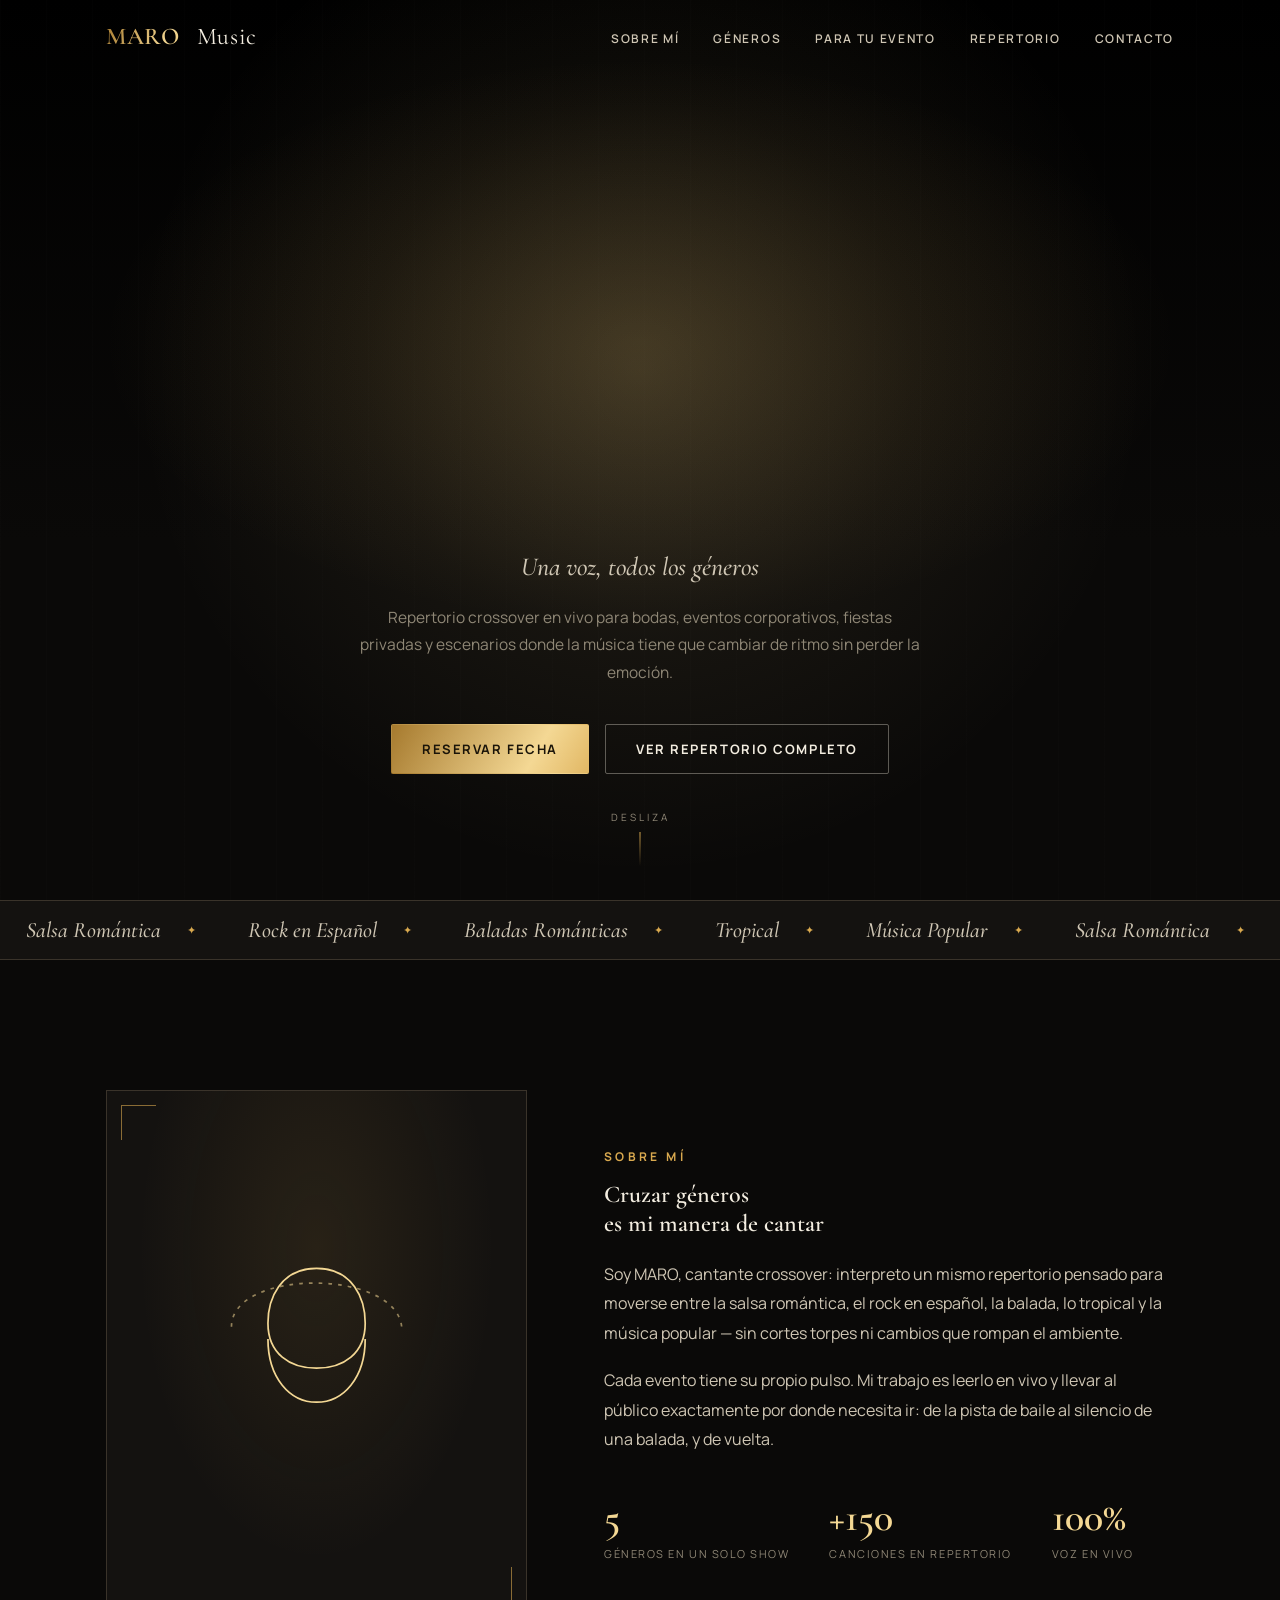
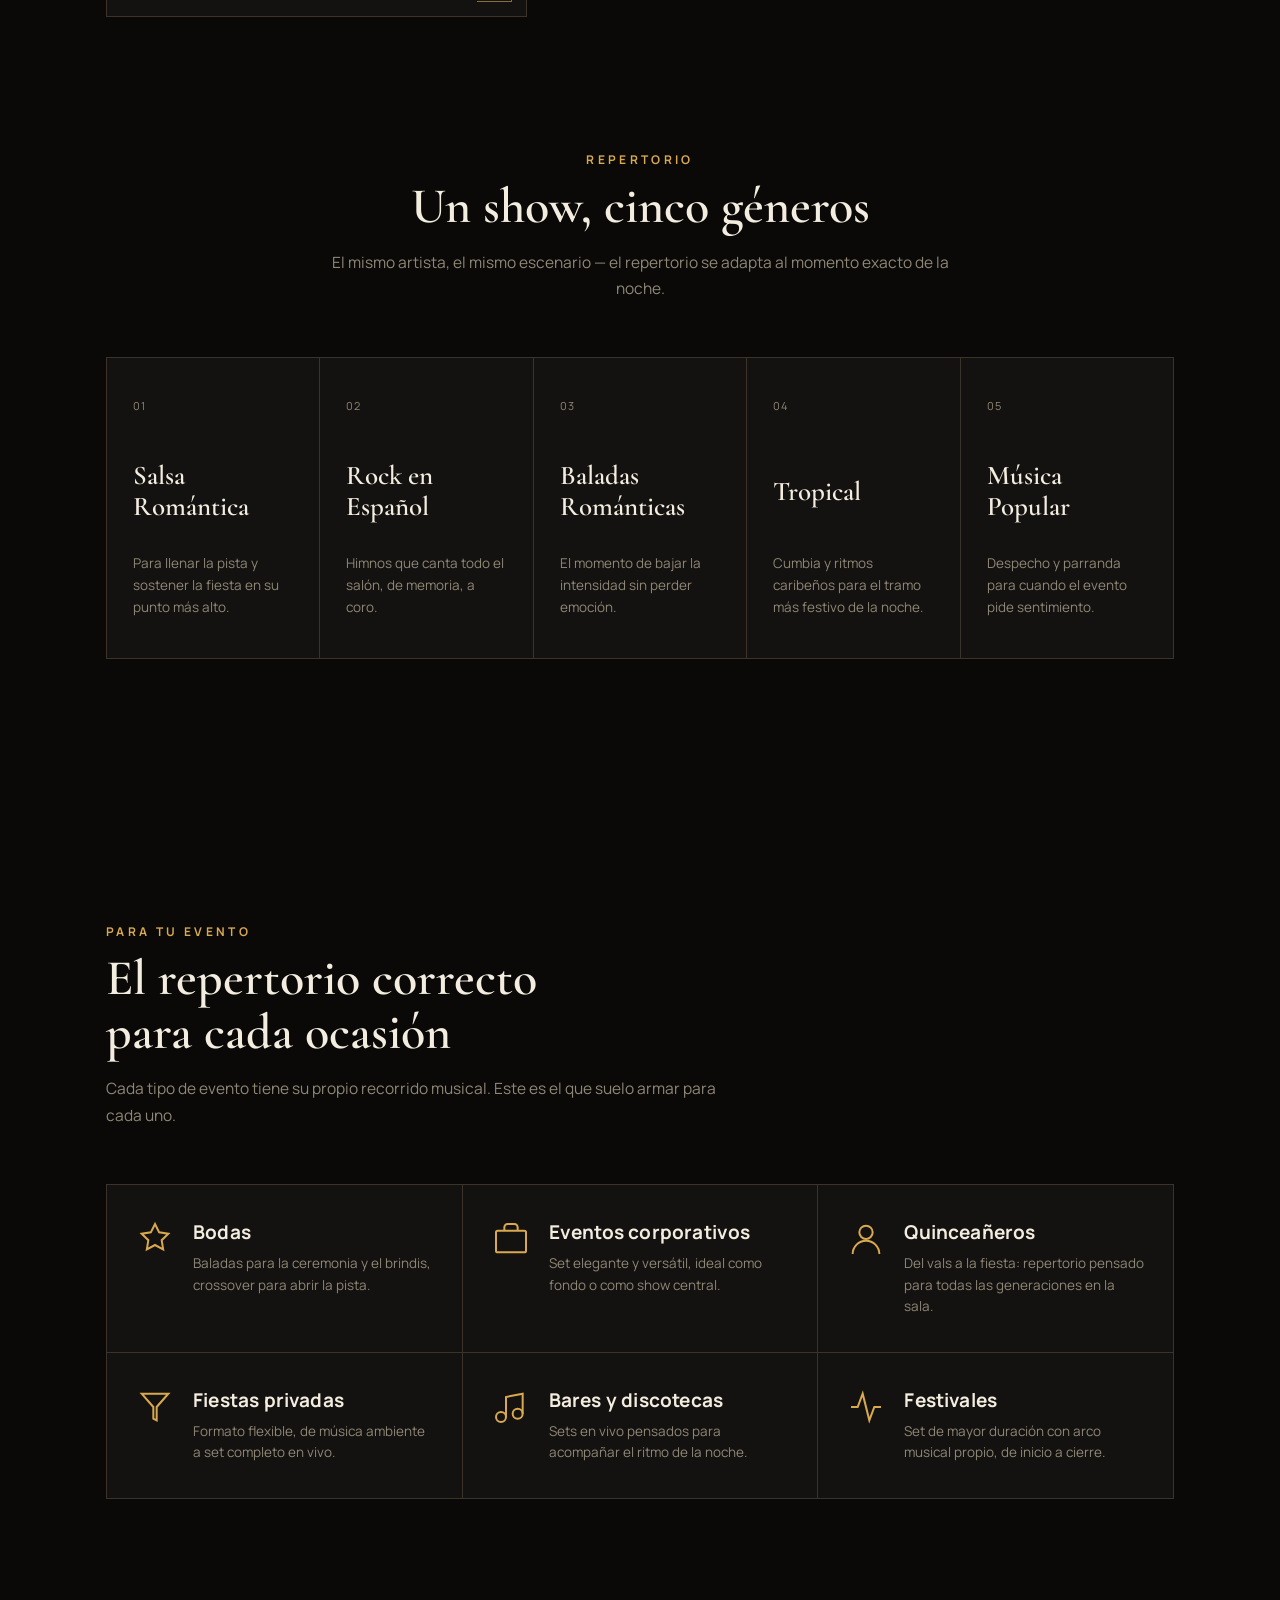
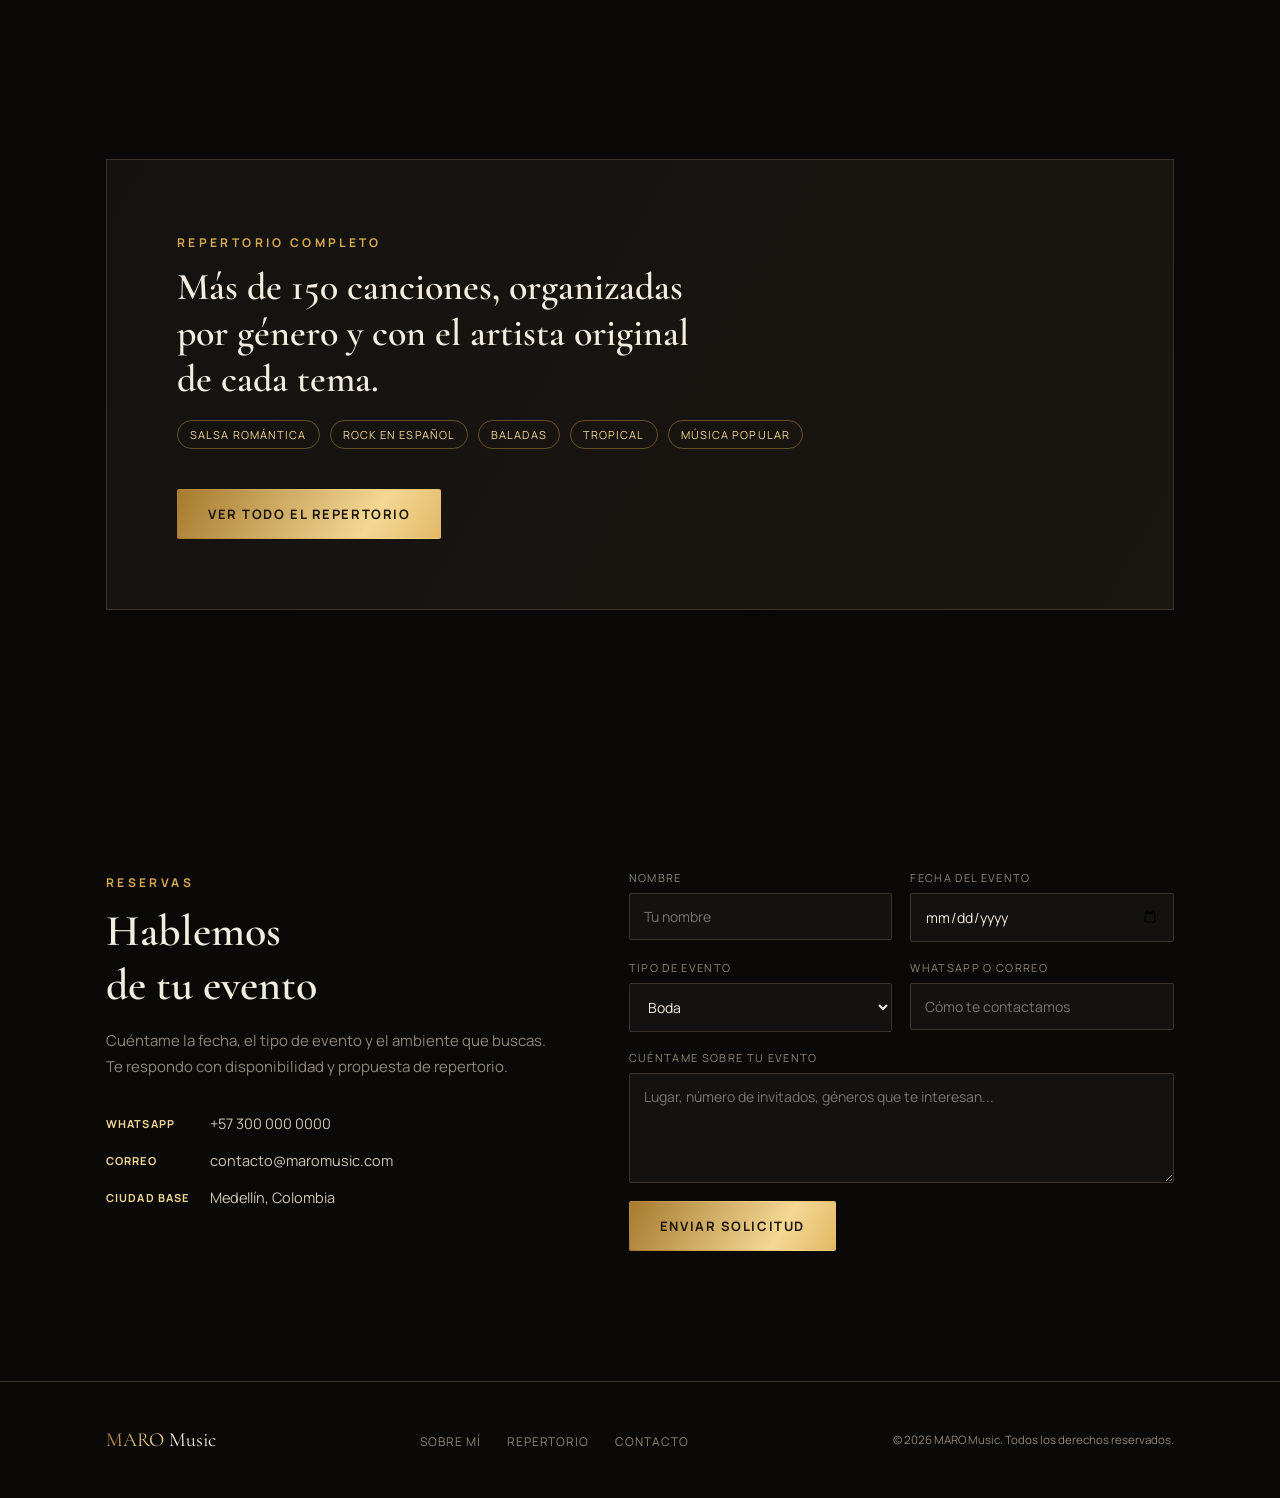
==== index.html @ 45107326 "Se suben archivos" ====
<!DOCTYPE html>
<html lang="es">
<head>
<meta charset="UTF-8">
<meta name="viewport" content="width=device-width, initial-scale=1.0">
<title>MARO Music — Voz Crossover para tu Evento</title>
<meta name="description" content="MARO — cantante crossover. Salsa romántica, rock en español, baladas, tropical y música popular en vivo para bodas, eventos corporativos y fiestas.">
<link rel="stylesheet" href="css/style.css">
</head>
<body>

<nav class="nav">
  <div class="wrap">
    <a href="#top" class="nav-logo"><b class="gold-text">MARO</b>&nbsp;Music</a>
    <ul class="nav-links" id="nav-links">
      <li><a href="#sobre-mi">Sobre mí</a></li>
      <li><a href="#generos">Géneros</a></li>
      <li><a href="#eventos">Para tu evento</a></li>
      <li><a href="repertorio.html">Repertorio</a></li>
      <li><a href="#contacto">Contacto</a></li>
    </ul>
    <button class="nav-toggle" id="nav-toggle" aria-label="Abrir menú">
      <span></span><span></span><span></span>
    </button>
  </div>
</nav>

<!-- HERO -->
<header class="hero" id="top">
  <div class="hero-curtain"></div>
  <div class="hero-spot"></div>
  <div class="hero-inner wrap">
    <video class="hero-logo" autoplay muted loop playsinline>
      <source src="img/logo.mp4" type="video/mp4">
    </video>
    <!-- <img class="hero-logo" src="img/logo.png" alt="MARO Music"> -->
    <p class="hero-tagline">Una voz, todos los géneros</p>
    <p class="hero-desc">
      Repertorio crossover en vivo para bodas, eventos corporativos, fiestas privadas
      y escenarios donde la música tiene que cambiar de ritmo sin perder la emoción.
    </p>
    <div class="hero-cta">
      <a href="#contacto" class="btn btn-gold">Reservar fecha</a>
      <a href="repertorio.html" class="btn btn-line">Ver repertorio completo</a>
    </div>
  </div>
  <div class="scroll-cue"><span>Desliza</span><i></i></div>
</header>

<!-- MARQUEE de géneros -->
<div class="marquee">
  <div class="marquee-track">
    <span>Salsa Romántica</span><span>Rock en Español</span><span>Baladas Románticas</span><span>Tropical</span><span>Música Popular</span>
    <span>Salsa Romántica</span><span>Rock en Español</span><span>Baladas Románticas</span><span>Tropical</span><span>Música Popular</span>
  </div>
</div>

<!-- SOBRE MÍ -->
<section id="sobre-mi">
  <div class="wrap about">
    <div class="about-art" data-reveal>
      <svg viewBox="0 0 200 200" fill="none" stroke="url(#g1)" stroke-width="1.4">
        <defs>
          <linearGradient id="g1" x1="0" y1="0" x2="200" y2="200">
            <stop offset="0" stop-color="#f4d894"/>
            <stop offset="1" stop-color="#a67a2e"/>
          </linearGradient>
        </defs>
        <path d="M100 30 C70 30 60 55 60 75 C60 100 78 112 100 112 C122 112 140 100 140 75 C140 55 130 30 100 30 Z"/>
        <path d="M60 88 C60 120 78 140 100 140 C122 140 140 120 140 88" />
        <line x1="100" y1="140" x2="100" y2="165"/>
        <line x1="78" y1="165" x2="122" y2="165"/>
        <path d="M30 78 C30 30 165 30 170 78" stroke-dasharray="3 5" opacity=".55"/>
      </svg>
    </div>
    <div class="about-copy" data-reveal>
      <span class="eyebrow">Sobre mí</span>
      <h2 style="margin-top:14px;">Cruzar géneros<br>es mi manera de cantar</h2>
      <p>
        Soy MARO, cantante crossover: interpreto un mismo repertorio pensado para moverse entre
        la salsa romántica, el rock en español, la balada, lo tropical y la música popular —
        sin cortes torpes ni cambios que rompan el ambiente.
      </p>
      <p>
        Cada evento tiene su propio pulso. Mi trabajo es leerlo en vivo y llevar al público
        exactamente por donde necesita ir: de la pista de baile al silencio de una balada,
        y de vuelta.
      </p>
      <div class="about-stats">
        <div class="stat"><b>5</b><span>Géneros en un solo show</span></div>
        <div class="stat"><b>+150</b><span>Canciones en repertorio</span></div>
        <div class="stat"><b>100%</b><span>Voz en vivo</span></div>
      </div>
    </div>
  </div>
</section>

<!-- GÉNEROS -->
<section id="generos" style="padding-top:0;">
  <div class="wrap">
    <div class="section-head center" data-reveal>
      <span class="eyebrow">Repertorio</span>
      <h2>Un show, cinco géneros</h2>
      <p>El mismo artista, el mismo escenario — el repertorio se adapta al momento exacto de la noche.</p>
    </div>
  </div>
  <div class="wrap">
    <div class="genre-grid" data-reveal>
      <div class="genre-card">
        <span class="genre-num">01</span>
        <h3>Salsa<br>Romántica</h3>
        <p>Para llenar la pista y sostener la fiesta en su punto más alto.</p>
      </div>
      <div class="genre-card">
        <span class="genre-num">02</span>
        <h3>Rock en<br>Español</h3>
        <p>Himnos que canta todo el salón, de memoria, a coro.</p>
      </div>
      <div class="genre-card">
        <span class="genre-num">03</span>
        <h3>Baladas<br>Románticas</h3>
        <p>El momento de bajar la intensidad sin perder emoción.</p>
      </div>
      <div class="genre-card">
        <span class="genre-num">04</span>
        <h3>Tropical</h3>
        <p>Cumbia y ritmos caribeños para el tramo más festivo de la noche.</p>
      </div>
      <div class="genre-card">
        <span class="genre-num">05</span>
        <h3>Música<br>Popular</h3>
        <p>Despecho y parranda para cuando el evento pide sentimiento.</p>
      </div>
    </div>
  </div>
</section>

<!-- PARA TU EVENTO -->
<section id="eventos">
  <div class="wrap">
    <div class="section-head" data-reveal>
      <span class="eyebrow">Para tu evento</span>
      <h2>El repertorio correcto<br>para cada ocasión</h2>
      <p>Cada tipo de evento tiene su propio recorrido musical. Este es el que suelo armar para cada uno.</p>
    </div>
    <div class="events-grid" data-reveal>
      <div class="event-card">
        <svg class="event-icon" viewBox="0 0 24 24" fill="none" stroke="currentColor" stroke-width="1.2"><path d="M12 3l2.5 5 5.5.8-4 3.9.9 5.5-4.9-2.6-4.9 2.6.9-5.5-4-3.9 5.5-.8L12 3z"/></svg>
        <div>
          <h4>Bodas</h4>
          <p>Baladas para la ceremonia y el brindis, crossover para abrir la pista.</p>
        </div>
      </div>
      <div class="event-card">
        <svg class="event-icon" viewBox="0 0 24 24" fill="none" stroke="currentColor" stroke-width="1.2"><rect x="3" y="7" width="18" height="13" rx="1"/><path d="M8 7V5a2 2 0 0 1 2-2h4a2 2 0 0 1 2 2v2"/></svg>
        <div>
          <h4>Eventos corporativos</h4>
          <p>Set elegante y versátil, ideal como fondo o como show central.</p>
        </div>
      </div>
      <div class="event-card">
        <svg class="event-icon" viewBox="0 0 24 24" fill="none" stroke="currentColor" stroke-width="1.2"><circle cx="12" cy="8" r="4"/><path d="M4 21c0-4.4 3.6-8 8-8s8 3.6 8 8"/></svg>
        <div>
          <h4>Quinceañeros</h4>
          <p>Del vals a la fiesta: repertorio pensado para todas las generaciones en la sala.</p>
        </div>
      </div>
      <div class="event-card">
        <svg class="event-icon" viewBox="0 0 24 24" fill="none" stroke="currentColor" stroke-width="1.2"><path d="M4 4l7 8v7l2 1v-8l7-8z"/></svg>
        <div>
          <h4>Fiestas privadas</h4>
          <p>Formato flexible, de música ambiente a set completo en vivo.</p>
        </div>
      </div>
      <div class="event-card">
        <svg class="event-icon" viewBox="0 0 24 24" fill="none" stroke="currentColor" stroke-width="1.2"><path d="M9 18V6l10-2v12"/><circle cx="6" cy="18" r="3"/><circle cx="16" cy="16" r="3"/></svg>
        <div>
          <h4>Bares y discotecas</h4>
          <p>Sets en vivo pensados para acompañar el ritmo de la noche.</p>
        </div>
      </div>
      <div class="event-card">
        <svg class="event-icon" viewBox="0 0 24 24" fill="none" stroke="currentColor" stroke-width="1.2"><path d="M3 12h4l3-8 4 16 3-8h4"/></svg>
        <div>
          <h4>Festivales</h4>
          <p>Set de mayor duración con arco musical propio, de inicio a cierre.</p>
        </div>
      </div>
    </div>
  </div>
</section>

<!-- REPERTORIO TEASER -->
<section>
  <div class="wrap">
    <div class="rep-teaser" data-reveal>
      <div>
        <span class="eyebrow">Repertorio completo</span>
        <h3 style="margin-top:12px;">Más de 150 canciones, organizadas por género y con el artista original de cada tema.</h3>
        <div class="rep-teaser-tags">
          <span class="tag">Salsa Romántica</span>
          <span class="tag">Rock en Español</span>
          <span class="tag">Baladas</span>
          <span class="tag">Tropical</span>
          <span class="tag">Música Popular</span>
        </div>
      </div>
      <a href="repertorio.html" class="btn btn-gold">Ver todo el repertorio</a>
    </div>
  </div>
</section>

<!-- CONTACTO -->
<section id="contacto">
  <div class="wrap contact-grid">
    <div class="contact-info" data-reveal>
      <span class="eyebrow">Reservas</span>
      <h2 style="margin-top:12px;">Hablemos<br>de tu evento</h2>
      <p>Cuéntame la fecha, el tipo de evento y el ambiente que buscas. Te respondo con disponibilidad y propuesta de repertorio.</p>
      <ul class="contact-list">
        <li><b>WhatsApp</b> +57 300 000 0000</li>
        <li><b>Correo</b> contacto@maromusic.com</li>
        <li><b>Ciudad base</b> Medellín, Colombia</li>
      </ul>
    </div>
    <form class="form" id="booking-form" data-reveal>
      <div class="form-row">
        <div class="field">
          <label for="nombre">Nombre</label>
          <input id="nombre" type="text" placeholder="Tu nombre" required>
        </div>
        <div class="field">
          <label for="fecha">Fecha del evento</label>
          <input id="fecha" type="date">
        </div>
      </div>
      <div class="form-row">
        <div class="field">
          <label for="tipo">Tipo de evento</label>
          <select id="tipo">
            <option>Boda</option>
            <option>Evento corporativo</option>
            <option>Quinceañeros</option>
            <option>Fiesta privada</option>
            <option>Bar / discoteca</option>
            <option>Festival</option>
            <option>Otro</option>
          </select>
        </div>
        <div class="field">
          <label for="contacto-medio">WhatsApp o correo</label>
          <input id="contacto-medio" type="text" placeholder="Cómo te contactamos" required>
        </div>
      </div>
      <div class="field">
        <label for="mensaje">Cuéntame sobre tu evento</label>
        <textarea id="mensaje" placeholder="Lugar, número de invitados, géneros que te interesan..."></textarea>
      </div>
      <button type="submit" class="btn btn-gold" style="align-self:flex-start;">Enviar solicitud</button>
    </form>
  </div>
</section>

<footer>
  <div class="wrap foot-wrap">
    <span class="foot-logo"><span class="gold-text">MARO</span> Music</span>
    <ul class="foot-links">
      <li><a href="#sobre-mi">Sobre mí</a></li>
      <li><a href="repertorio.html">Repertorio</a></li>
      <li><a href="#contacto">Contacto</a></li>
    </ul>
    <span class="foot-copy">© 2026 MARO Music. Todos los derechos reservados.</span>
  </div>
</footer>

<script src="js/script.js"></script>
</body>
</html>
---- css/style.css ----
/* =========================================================
   MARO MUSIC — sistema de diseño
   Negro escenario + dorado metálico + vino profundo
   Display: Cormorant Garamond (eco de la cursiva del logo)
   Cuerpo: Manrope
   ========================================================= */

@import url('https://fonts.googleapis.com/css2?family=Cormorant+Garamond:ital,wght@0,400;0,500;0,600;1,500;1,600&family=Manrope:wght@400;500;600;700;800&display=swap');

:root{
  --black: #0a0908;
  --black-2: #141210;
  --card: #1b1815;
  --line: #3a332a;

  --gold-1: #f4d894;
  --gold-2: #d9a94f;
  --gold-3: #a67a2e;
  --gold-grad: linear-gradient(120deg, var(--gold-3) 0%, var(--gold-1) 35%, var(--gold-2) 55%, var(--gold-1) 75%, var(--gold-3) 100%);

  --wine: #6d2331;
  --wine-2: #8a2c3c;

  --ivory: #f3ede0;
  --ivory-dim: #cfc6b4;
  --ivory-faint: #8f8776;

  --radius: 2px;
  --maxw: 1180px;

  --ease: cubic-bezier(.22,.61,.36,1);
}

*{ box-sizing: border-box; }
html{ scroll-behavior: smooth; }
body{
  margin:0;
  background: var(--black);
  color: var(--ivory);
  font-family:'Manrope', sans-serif;
  font-weight:400;
  -webkit-font-smoothing: antialiased;
  overflow-x: hidden;
}
img{ max-width:100%; display:block; }
a{ color:inherit; text-decoration:none; }
ul{ list-style:none; margin:0; padding:0; }
h1,h2,h3,h4{ font-family:'Cormorant Garamond', serif; font-weight:600; margin:0; color: var(--ivory); }
p{ margin:0; }

.wrap{ max-width: var(--maxw); margin:0 auto; padding: 0 clamp(20px, 5vw, 56px); }

.eyebrow{
  font-family:'Manrope', sans-serif;
  font-size: 12px;
  letter-spacing: .28em;
  text-transform: uppercase;
  color: var(--gold-2);
  font-weight: 700;
}

.gold-text{
  background-image: var(--gold-grad);
  background-size: 260% auto;
  -webkit-background-clip: text;
  background-clip: text;
  color: transparent;
  animation: shimmer 7s linear infinite;
}
@keyframes shimmer{
  0%{ background-position: 0% center; }
  100%{ background-position: 260% center; }
}

.btn{
  display:inline-flex;
  align-items:center;
  gap:10px;
  padding: 15px 30px;
  font-family:'Manrope',sans-serif;
  font-size: 13px;
  font-weight: 700;
  letter-spacing: .12em;
  text-transform: uppercase;
  border-radius: var(--radius);
  border: 1px solid transparent;
  cursor:pointer;
  transition: transform .35s var(--ease), box-shadow .35s var(--ease), background .35s var(--ease), color .35s var(--ease);
}
.btn-gold{
  background: var(--gold-grad);
  background-size: 220% auto;
  color: #1a1409;
}
.btn-gold:hover{ background-position: 100% center; transform: translateY(-2px); box-shadow: 0 10px 30px -8px rgba(217,169,79,.55); }
.btn-line{
  border-color: rgba(243,237,224,.35);
  color: var(--ivory);
  background: transparent;
}
.btn-line:hover{ border-color: var(--gold-2); color: var(--gold-1); transform: translateY(-2px); }

/* ---------- NAV ---------- */
.nav{
  position: fixed; top:0; left:0; right:0; z-index: 100;
  padding: 22px 0;
  transition: padding .4s var(--ease), background .4s var(--ease), border-color .4s var(--ease);
  border-bottom: 1px solid transparent;
}
.nav.scrolled{
  padding: 13px 0;
  background: rgba(10,9,8,.86);
  backdrop-filter: blur(10px);
  border-bottom: 1px solid var(--line);
}
.nav .wrap{ display:flex; align-items:center; justify-content:space-between; }
.nav-logo{ display:flex; align-items:center; gap:10px; font-family:'Cormorant Garamond',serif; font-size: 24px; letter-spacing:.03em; }
.nav-logo b{ font-weight:600; }
.nav-links{ display:flex; align-items:center; gap: 34px; }
.nav-links a{
  font-size: 12px; letter-spacing:.14em; text-transform: uppercase; font-weight:600;
  color: var(--ivory-dim);
  position:relative; padding-bottom:4px;
}
.nav-links a::after{
  content:''; position:absolute; left:0; bottom:0; width:0; height:1px; background: var(--gold-2);
  transition: width .3s var(--ease);
}
.nav-links a:hover{ color: var(--ivory); }
.nav-links a:hover::after{ width:100%; }
.nav-cta{ display:none; }
.nav-toggle{ display:none; }

@media (max-width: 860px){
  .nav-links{ display:none; }
  .nav-toggle{
    display:flex; flex-direction:column; gap:5px; background:none; border:none; cursor:pointer; padding:6px;
  }
  .nav-toggle span{ width:22px; height:1px; background: var(--gold-1); display:block; }
  .nav-links.open{
    display:flex; position:fixed; inset: 0 0 auto 0; top: 64px; flex-direction:column;
    background: rgba(10,9,8,.98); padding: 30px clamp(20px,5vw,56px) 40px; gap:22px; border-bottom:1px solid var(--line);
  }
}

/* ---------- HERO ---------- */
.hero{
  position: relative;
  min-height: 100svh;
  display:flex; align-items:center; justify-content:center;
  text-align:center;
  overflow:hidden;
  background:
    radial-gradient(ellipse 60% 45% at 50% 38%, rgba(217,169,79,.14), transparent 70%),
    linear-gradient(180deg, #000 0%, #0a0908 60%, #0a0908 100%);
}
.hero-curtain{
  position:absolute; inset:0; pointer-events:none;
  background-image: repeating-linear-gradient(90deg, rgba(255,255,255,.015) 0px, rgba(255,255,255,.015) 1px, transparent 1px, transparent 46px);
  opacity:.5;
}
.hero-spot{
  position:absolute; top:-20%; left:50%;
  width:1100px; height:1100px;
  transform: translateX(-50%);
  background: radial-gradient(circle, rgba(244,216,148,.16) 0%, rgba(244,216,148,.05) 35%, transparent 65%);
  animation: sway 12s ease-in-out infinite;
  pointer-events:none;
}
@keyframes sway{
  0%,100%{ transform: translateX(-58%) rotate(-3deg); }
  50%{ transform: translateX(-42%) rotate(3deg); }
}
.hero-inner{ position:relative; z-index:2; padding-top: 90px; }
.hero-logo{ width: min(640px, 84vw); margin: 0 auto 6px; }
.hero-tagline{
  font-family:'Cormorant Garamond', serif; font-style: italic; font-weight:500;
  font-size: clamp(18px, 2.4vw, 26px);
  color: var(--ivory-dim);
  margin-top: 4px;
}
.hero-desc{
  max-width: 560px; margin: 22px auto 0;
  color: var(--ivory-faint);
  font-size: 15.5px; line-height:1.75;
}
.hero-cta{ display:flex; gap:16px; justify-content:center; margin-top: 38px; flex-wrap:wrap; }

.scroll-cue{
  position:absolute; bottom: 34px; left:50%; transform: translateX(-50%);
  display:flex; flex-direction:column; align-items:center; gap:8px;
  font-size:10px; letter-spacing:.3em; text-transform:uppercase; color: var(--ivory-faint);
}
.scroll-cue i{ width:1px; height: 34px; background: linear-gradient(var(--gold-2), transparent); display:block; animation: pulse-line 2s ease-in-out infinite; }
@keyframes pulse-line{ 0%,100%{opacity:.3;} 50%{opacity:1;} }

/* ---------- MARQUEE (elemento distintivo) ---------- */
.marquee{
  border-top: 1px solid var(--line);
  border-bottom: 1px solid var(--line);
  background: var(--black-2);
  padding: 16px 0;
  overflow:hidden;
  white-space: nowrap;
}
.marquee-track{
  display:inline-flex;
  animation: scroll-x 32s linear infinite;
}
.marquee-track span{
  font-family:'Cormorant Garamond', serif; font-style: italic; font-weight:500;
  font-size: clamp(16px, 2vw, 22px);
  color: var(--ivory-dim);
  padding: 0 26px;
  display:inline-flex; align-items:center; gap:26px;
}
.marquee-track span::after{ content:'✦'; color: var(--gold-2); font-style: normal; font-size:11px; }
@keyframes scroll-x{ from{ transform: translateX(0); } to{ transform: translateX(-50%); } }

/* ---------- SECTION shell ---------- */
section{ padding: clamp(70px, 11vw, 130px) 0; position:relative; }
.section-head{ max-width: 640px; margin-bottom: 56px; }
.section-head.center{ margin-left:auto; margin-right:auto; text-align:center; }
.section-head h2{ font-size: clamp(32px, 4.2vw, 50px); margin-top: 10px; line-height:1.08; }
.section-head p{ color: var(--ivory-faint); font-size:15.5px; line-height:1.7; margin-top:16px; }
.divider{ width:56px; height:1px; background: var(--gold-2); margin: 0 auto; }

/* ---------- ABOUT ---------- */
.about{ display:grid; grid-template-columns: 0.85fr 1.15fr; gap: clamp(30px,6vw,90px); align-items:center; }
.about-art{
  position:relative; aspect-ratio: 4/5; border: 1px solid var(--line);
  display:flex; align-items:center; justify-content:center;
  background: radial-gradient(ellipse at 50% 30%, rgba(217,169,79,.10), transparent 60%), var(--black-2);
}
.about-art svg{ width: 58%; }
.about-art::before, .about-art::after{
  content:''; position:absolute; width:34px; height:34px; border: 1px solid var(--gold-2); opacity:.6;
}
.about-art::before{ top:14px; left:14px; border-right:none; border-bottom:none; }
.about-art::after{ bottom:14px; right:14px; border-left:none; border-top:none; }
.about-copy p{ color: var(--ivory-dim); font-size:16px; line-height:1.85; margin-top:18px; }
.about-copy p:first-of-type{ margin-top: 22px; }
.about-stats{ display:flex; gap: 40px; margin-top: 38px; flex-wrap:wrap; }
.stat b{ display:block; font-family:'Cormorant Garamond',serif; font-size: 40px; color: var(--gold-1); font-weight:600; }
.stat span{ font-size:11px; letter-spacing:.14em; text-transform:uppercase; color: var(--ivory-faint); }

@media (max-width: 820px){
  .about{ grid-template-columns: 1fr; }
  .about-art{ max-width: 320px; margin: 0 auto; }
}

/* ---------- GENRES ---------- */
.genre-grid{ display:grid; grid-template-columns: repeat(5, 1fr); gap:1px; background: var(--line); border:1px solid var(--line); }
.genre-card{
  background: var(--black-2);
  padding: 40px 26px;
  min-height: 300px;
  display:flex; flex-direction:column; justify-content:space-between;
  transition: background .4s var(--ease);
  position:relative;
}
.genre-card:hover{ background: #201c17; }
.genre-num{ font-size:11px; color: var(--ivory-faint); letter-spacing:.1em; }
.genre-card h3{ font-size: clamp(22px,2.4vw,27px); margin-top: 30px; line-height:1.15; }
.genre-card p{ color: var(--ivory-faint); font-size:13.5px; line-height:1.6; margin-top:14px; }
.genre-mark{ position:absolute; right:20px; top:36px; width:26px; height:26px; opacity:.55; }

@media (max-width: 1020px){ .genre-grid{ grid-template-columns: repeat(2,1fr); } }
@media (max-width: 560px){ .genre-grid{ grid-template-columns: 1fr; } }

/* ---------- EVENTS ---------- */
.events-grid{ display:grid; grid-template-columns: repeat(3,1fr); gap: 1px; background: var(--line); border:1px solid var(--line); margin-top: 10px; }
.event-card{ background: var(--black-2); padding: 34px 28px; display:flex; gap:18px; align-items:flex-start; }
.event-icon{ width:40px; height:40px; flex:none; color: var(--gold-2); }
.event-card h4{ font-size: 19px; color: var(--ivory); font-family:'Manrope',sans-serif; font-weight:700; letter-spacing:.01em; }
.event-card p{ color: var(--ivory-faint); font-size: 13.5px; margin-top:8px; line-height:1.6; }
@media (max-width: 860px){ .events-grid{ grid-template-columns: 1fr 1fr; } }
@media (max-width: 560px){ .events-grid{ grid-template-columns: 1fr; } }

/* ---------- REPERTOIRE TEASER ---------- */
.rep-teaser{
  border: 1px solid var(--line);
  background: linear-gradient(120deg, var(--black-2), #1a1611);
  padding: clamp(40px, 6vw, 70px);
  display:flex; align-items:center; justify-content:space-between; gap: 40px; flex-wrap:wrap;
}
.rep-teaser h3{ font-size: clamp(26px,3.4vw,38px); max-width: 520px; }
.rep-teaser-tags{ display:flex; gap:10px; flex-wrap:wrap; margin-top:18px; }
.tag{
  font-size:11px; letter-spacing:.1em; text-transform:uppercase; color: var(--gold-1);
  border:1px solid rgba(217,169,79,.4); padding:6px 12px; border-radius: 999px;
}

/* ---------- CONTACT ---------- */
.contact-grid{ display:grid; grid-template-columns: 0.9fr 1.1fr; gap: clamp(30px,6vw,80px); }
.contact-info h2{ font-size: clamp(30px,4vw,44px); }
.contact-info p{ color: var(--ivory-faint); margin-top:16px; line-height:1.75; font-size:15px; }
.contact-list{ margin-top: 34px; display:flex; flex-direction:column; gap:18px; }
.contact-list li{ display:flex; gap:14px; align-items:center; font-size:14.5px; color: var(--ivory-dim); }
.contact-list b{ color: var(--gold-1); font-weight:700; min-width: 90px; display:inline-block; font-size:11px; letter-spacing:.1em; text-transform:uppercase; }

.form{ display:flex; flex-direction:column; gap: 18px; }
.form-row{ display:grid; grid-template-columns: 1fr 1fr; gap: 18px; }
.field{ display:flex; flex-direction:column; gap:8px; }
.field label{ font-size:11px; letter-spacing:.12em; text-transform:uppercase; color: var(--ivory-faint); }
.field input, .field select, .field textarea{
  background: var(--black-2); border:1px solid var(--line); color: var(--ivory);
  padding: 13px 14px; font-family:'Manrope',sans-serif; font-size:14px; border-radius: var(--radius);
  transition: border-color .3s var(--ease);
}
.field input:focus, .field select:focus, .field textarea:focus{ outline:none; border-color: var(--gold-2); }
.field textarea{ resize: vertical; min-height: 110px; }
@media (max-width: 640px){ .contact-grid{ grid-template-columns:1fr; } .form-row{ grid-template-columns:1fr; } }

/* ---------- FOOTER ---------- */
footer{ border-top: 1px solid var(--line); padding: 46px 0; }
.foot-wrap{ display:flex; justify-content:space-between; align-items:center; flex-wrap:wrap; gap:18px; }
.foot-logo{ font-family:'Cormorant Garamond',serif; font-size:20px; }
.foot-links{ display:flex; gap: 26px; }
.foot-links a{ font-size:12px; color: var(--ivory-faint); letter-spacing:.08em; text-transform:uppercase; }
.foot-links a:hover{ color: var(--gold-1); }
.foot-copy{ font-size:11.5px; color: var(--ivory-faint); }

/* ---------- REPERTOIRE PAGE ---------- */
.rep-hero{ padding: 150px 0 50px; text-align:center; }
.rep-hero .eyebrow{ display:block; margin-bottom: 14px; }
.rep-hero h1{ font-size: clamp(38px,6vw,64px); }
.rep-hero p{ color: var(--ivory-faint); max-width: 560px; margin: 18px auto 0; font-size:15px; line-height:1.75; }

.rep-controls{
  position: sticky; top: 70px; z-index: 40;
  background: rgba(10,9,8,.92); backdrop-filter: blur(10px);
  border-bottom: 1px solid var(--line); border-top:1px solid var(--line);
  padding: 18px 0;
}
.rep-controls .wrap{ display:flex; align-items:center; justify-content:space-between; gap: 20px; flex-wrap:wrap; }
.tabs{ display:flex; gap:8px; flex-wrap:wrap; }
.tab-btn{
  font-size:11.5px; letter-spacing:.08em; text-transform:uppercase; font-weight:700;
  padding: 10px 16px; border:1px solid var(--line); background:transparent; color: var(--ivory-dim);
  border-radius: 999px; cursor:pointer; transition: all .3s var(--ease); font-family:'Manrope',sans-serif;
}
.tab-btn:hover{ border-color: var(--gold-2); color: var(--gold-1); }
.tab-btn.active{ background: var(--gold-grad); color:#1a1409; border-color:transparent; }
.search-box{ position:relative; min-width: 220px; flex:1; max-width: 300px; }
.search-box input{
  width:100%; background: var(--black-2); border:1px solid var(--line); color: var(--ivory);
  padding: 11px 16px 11px 38px; border-radius: 999px; font-family:'Manrope',sans-serif; font-size:13.5px;
}
.search-box input:focus{ outline:none; border-color: var(--gold-2); }
.search-box svg{ position:absolute; left:14px; top:50%; transform:translateY(-50%); width:14px; height:14px; color: var(--ivory-faint); }

.rep-body{ padding-top: 50px; }
.genre-block{ margin-bottom: 64px; }
.genre-block-head{ display:flex; align-items:baseline; gap:16px; margin-bottom: 22px; }
.genre-block-head h2{ font-size: clamp(26px,3vw,34px); }
.genre-block-head span{ font-size:12px; color: var(--ivory-faint); letter-spacing:.1em; text-transform:uppercase; }
.genre-block-head::after{ content:''; flex:1; height:1px; background: var(--line); }

.song-table{ border-top: 1px solid var(--line); }
.song-row{
  display:grid; grid-template-columns: 34px 1fr auto; align-items:center; gap: 18px;
  padding: 16px 6px; border-bottom: 1px solid var(--line);
  transition: background .25s var(--ease);
}
.song-row:hover{ background: rgba(217,169,79,.05); }
.song-idx{ font-size: 12px; color: var(--gold-3); font-family:'Cormorant Garamond',serif; font-size:16px; }
.song-title{ font-size: 16.5px; color: var(--ivory); font-weight:600; font-family:'Manrope',sans-serif; }
.song-artist{ font-size: 13px; color: var(--ivory-faint); margin-top: 3px; }
.song-tag{ font-size:10.5px; letter-spacing:.08em; text-transform:uppercase; color: var(--ivory-faint); border:1px solid var(--line); padding: 5px 10px; border-radius: 999px; white-space:nowrap; }

.no-results{ text-align:center; padding: 60px 0; color: var(--ivory-faint); display:none; }
.no-results.show{ display:block; }

.rep-note{
  margin-top: 30px; padding: 22px 26px; border:1px dashed var(--line); color: var(--ivory-faint); font-size: 13px; line-height:1.7;
}
.rep-note b{ color: var(--gold-1); }

[data-reveal]{ opacity:0; transform: translateY(26px); transition: opacity .8s var(--ease), transform .8s var(--ease); }
[data-reveal].in{ opacity:1; transform:none; }

@media (prefers-reduced-motion: reduce){
  *{ animation: none !important; transition: none !important; }
}
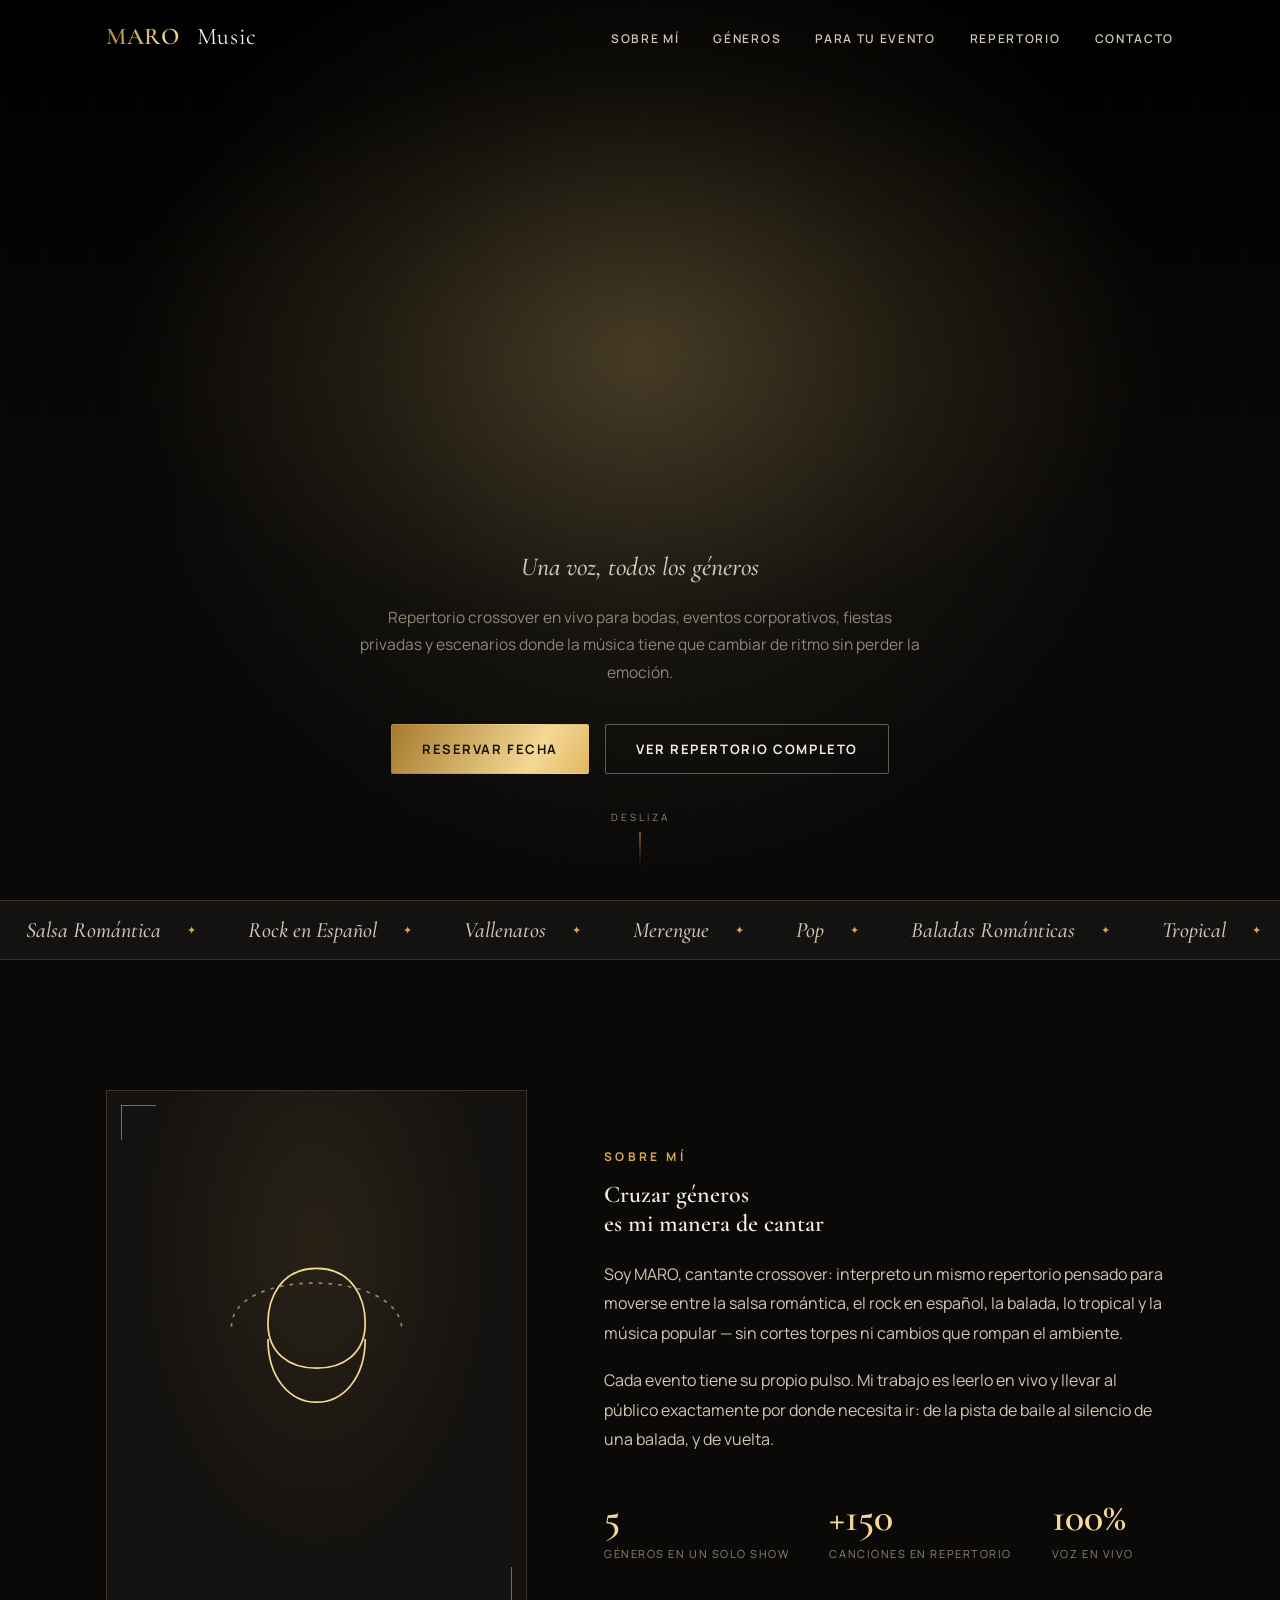
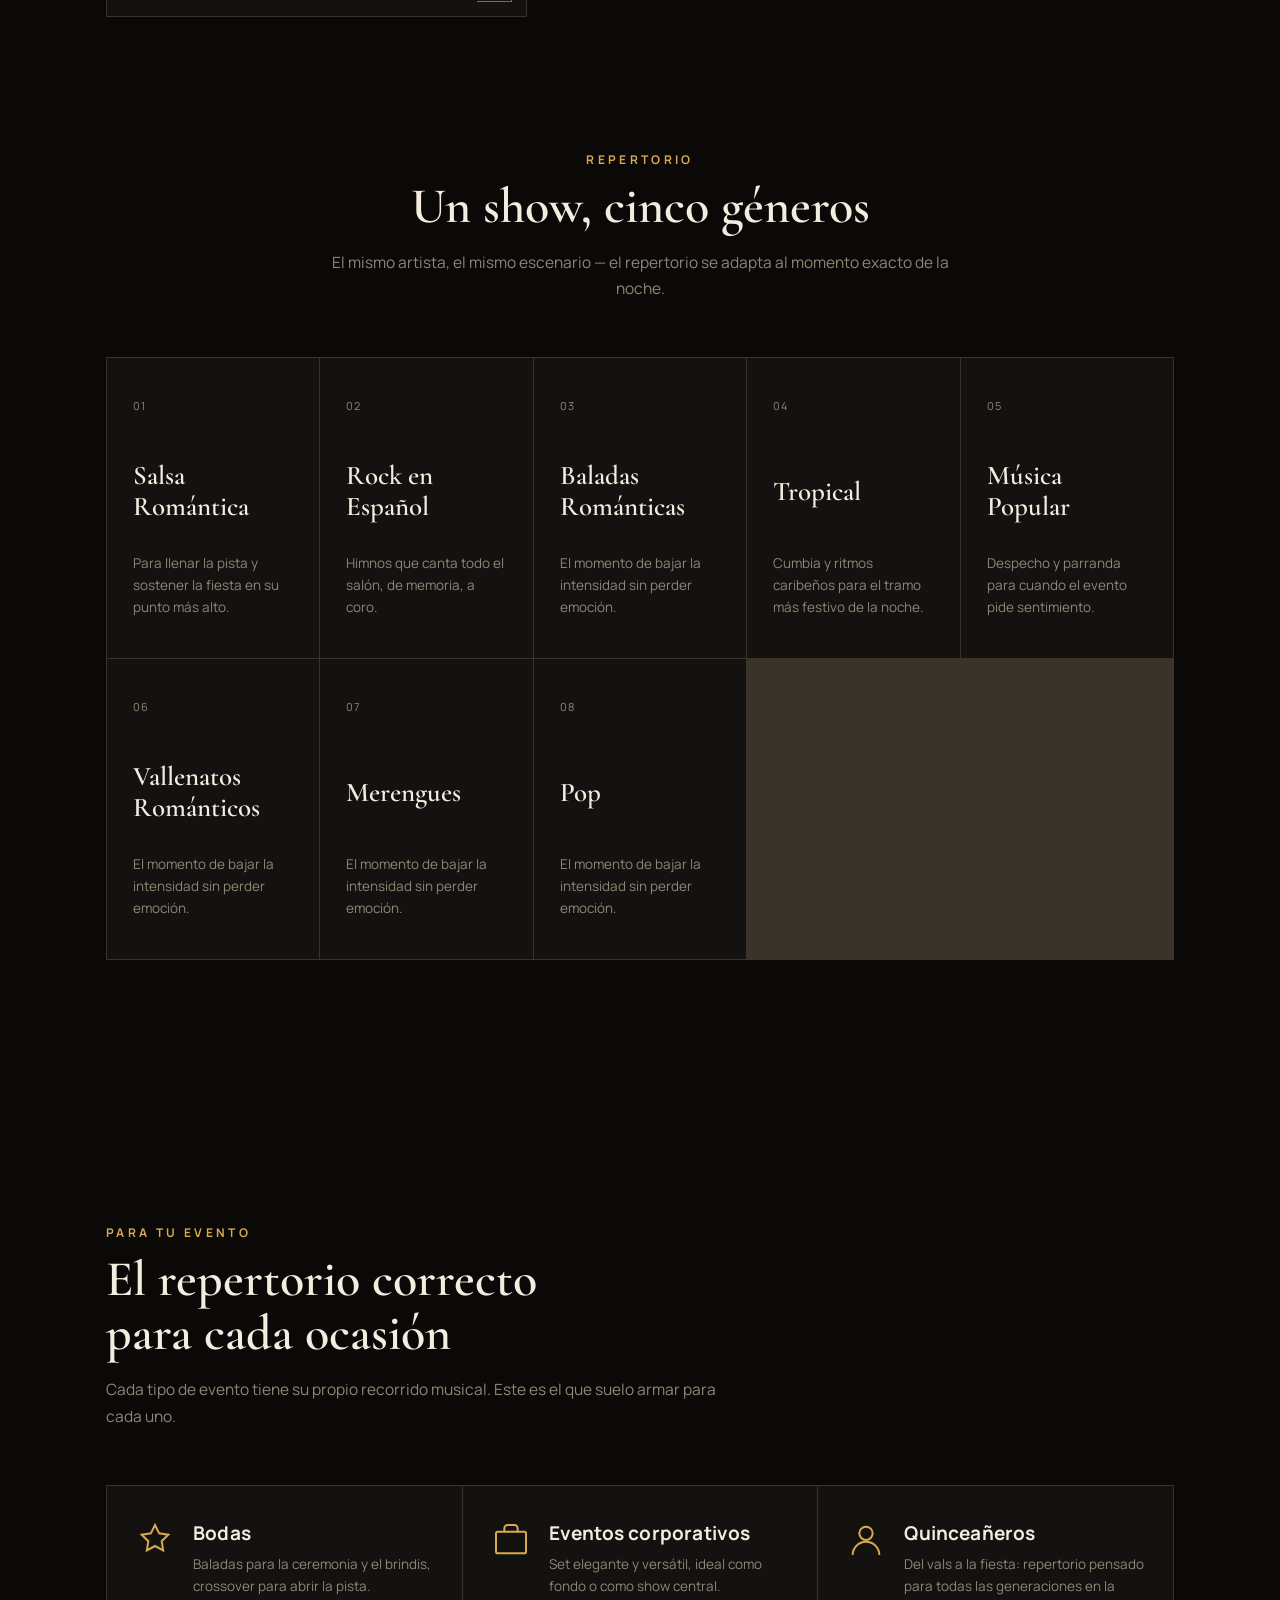
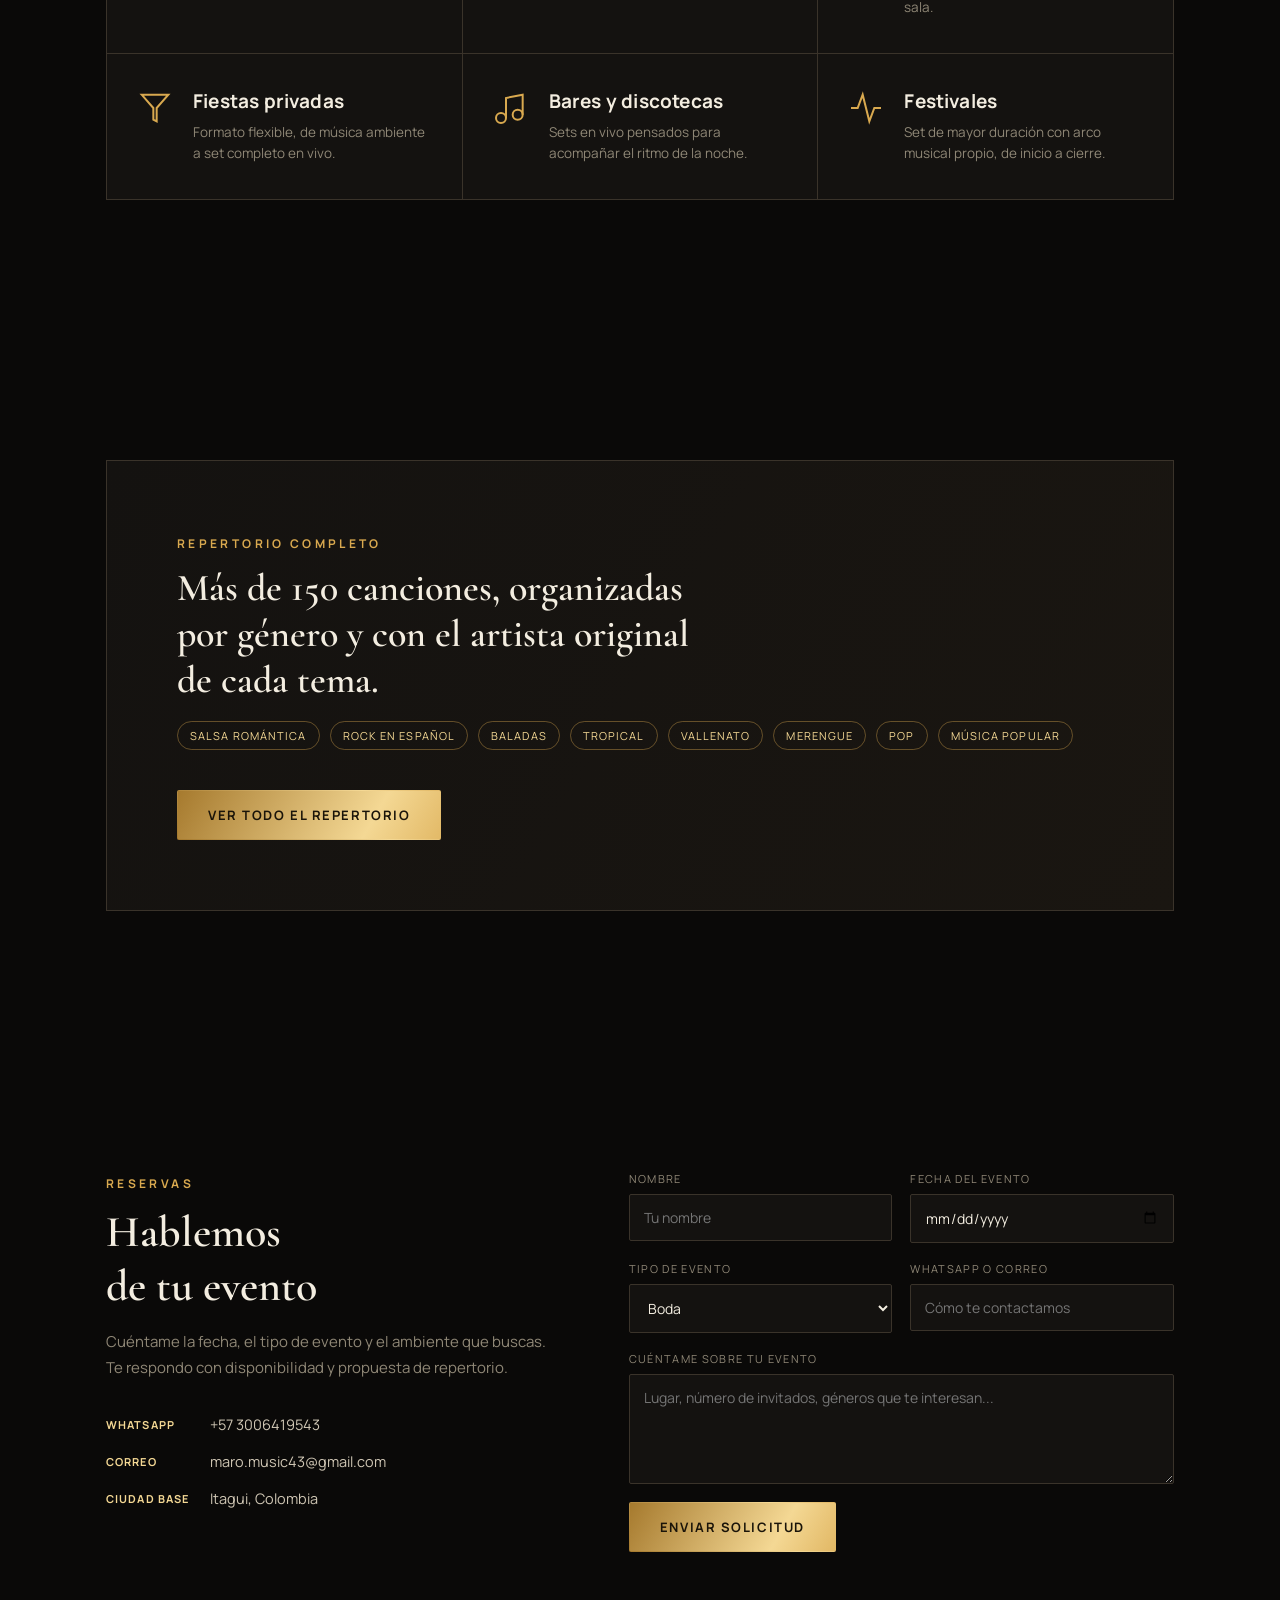
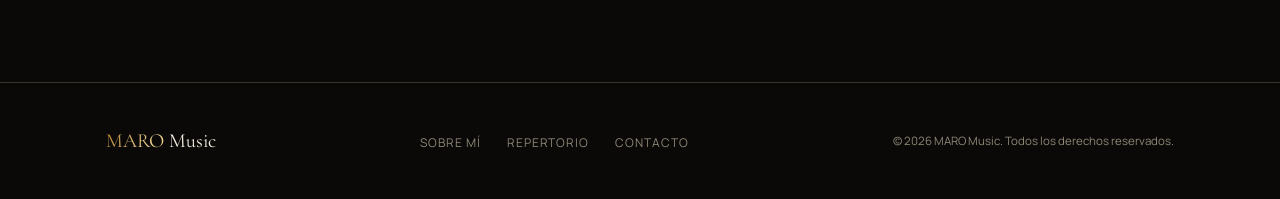
==== commit a30063ed: "agrega repertorio" ====
--- a/index.html
+++ b/index.html
@@ -50,8 +50,8 @@
 <!-- MARQUEE de géneros -->
 <div class="marquee">
   <div class="marquee-track">
-    <span>Salsa Romántica</span><span>Rock en Español</span><span>Baladas Románticas</span><span>Tropical</span><span>Música Popular</span>
-    <span>Salsa Romántica</span><span>Rock en Español</span><span>Baladas Románticas</span><span>Tropical</span><span>Música Popular</span>
+    <span>Salsa Romántica</span><span>Rock en Español</span><span>Vallenatos</span><span>Merengue</span><span>Pop</span><span>Baladas Románticas</span><span>Tropical</span><span>Música Popular</span>
+    <span>Salsa Romántica</span><span>Rock en Español</span><span>Vallenatos</span><span>Merengue</span><span>Pop</span><span>Baladas Románticas</span><span>Tropical</span><span>Música Popular</span>
   </div>
 </div>
 
@@ -131,6 +131,21 @@
         <h3>Música<br>Popular</h3>
         <p>Despecho y parranda para cuando el evento pide sentimiento.</p>
       </div>
+      <div class="genre-card">
+        <span class="genre-num">06</span>
+        <h3>Vallenatos<br>Románticos</h3>
+        <p>El momento de bajar la intensidad sin perder emoción.</p>
+      </div>
+      <div class="genre-card">
+        <span class="genre-num">07</span>
+        <h3>Merengues<br> </h3>
+        <p>El momento de bajar la intensidad sin perder emoción.</p>
+      </div>
+      <div class="genre-card">
+        <span class="genre-num">08</span>
+        <h3>Pop<br></h3>
+        <p>El momento de bajar la intensidad sin perder emoción.</p>
+      </div>
     </div>
   </div>
 </section>
@@ -202,6 +217,9 @@
           <span class="tag">Rock en Español</span>
           <span class="tag">Baladas</span>
           <span class="tag">Tropical</span>
+          <span class="tag">Vallenato</span>
+          <span class="tag">Merengue</span>
+          <span class="tag">Pop</span>
           <span class="tag">Música Popular</span>
         </div>
       </div>
@@ -218,9 +236,9 @@
       <h2 style="margin-top:12px;">Hablemos<br>de tu evento</h2>
       <p>Cuéntame la fecha, el tipo de evento y el ambiente que buscas. Te respondo con disponibilidad y propuesta de repertorio.</p>
       <ul class="contact-list">
-        <li><b>WhatsApp</b> +57 300 000 0000</li>
-        <li><b>Correo</b> contacto@maromusic.com</li>
-        <li><b>Ciudad base</b> Medellín, Colombia</li>
+        <li><b>WhatsApp</b> +57 3006419543</li>
+        <li><b>Correo</b> maro.music43@gmail.com</li>
+        <li><b>Ciudad base</b> Itagui, Colombia</li>
       </ul>
     </div>
     <form class="form" id="booking-form" data-reveal>
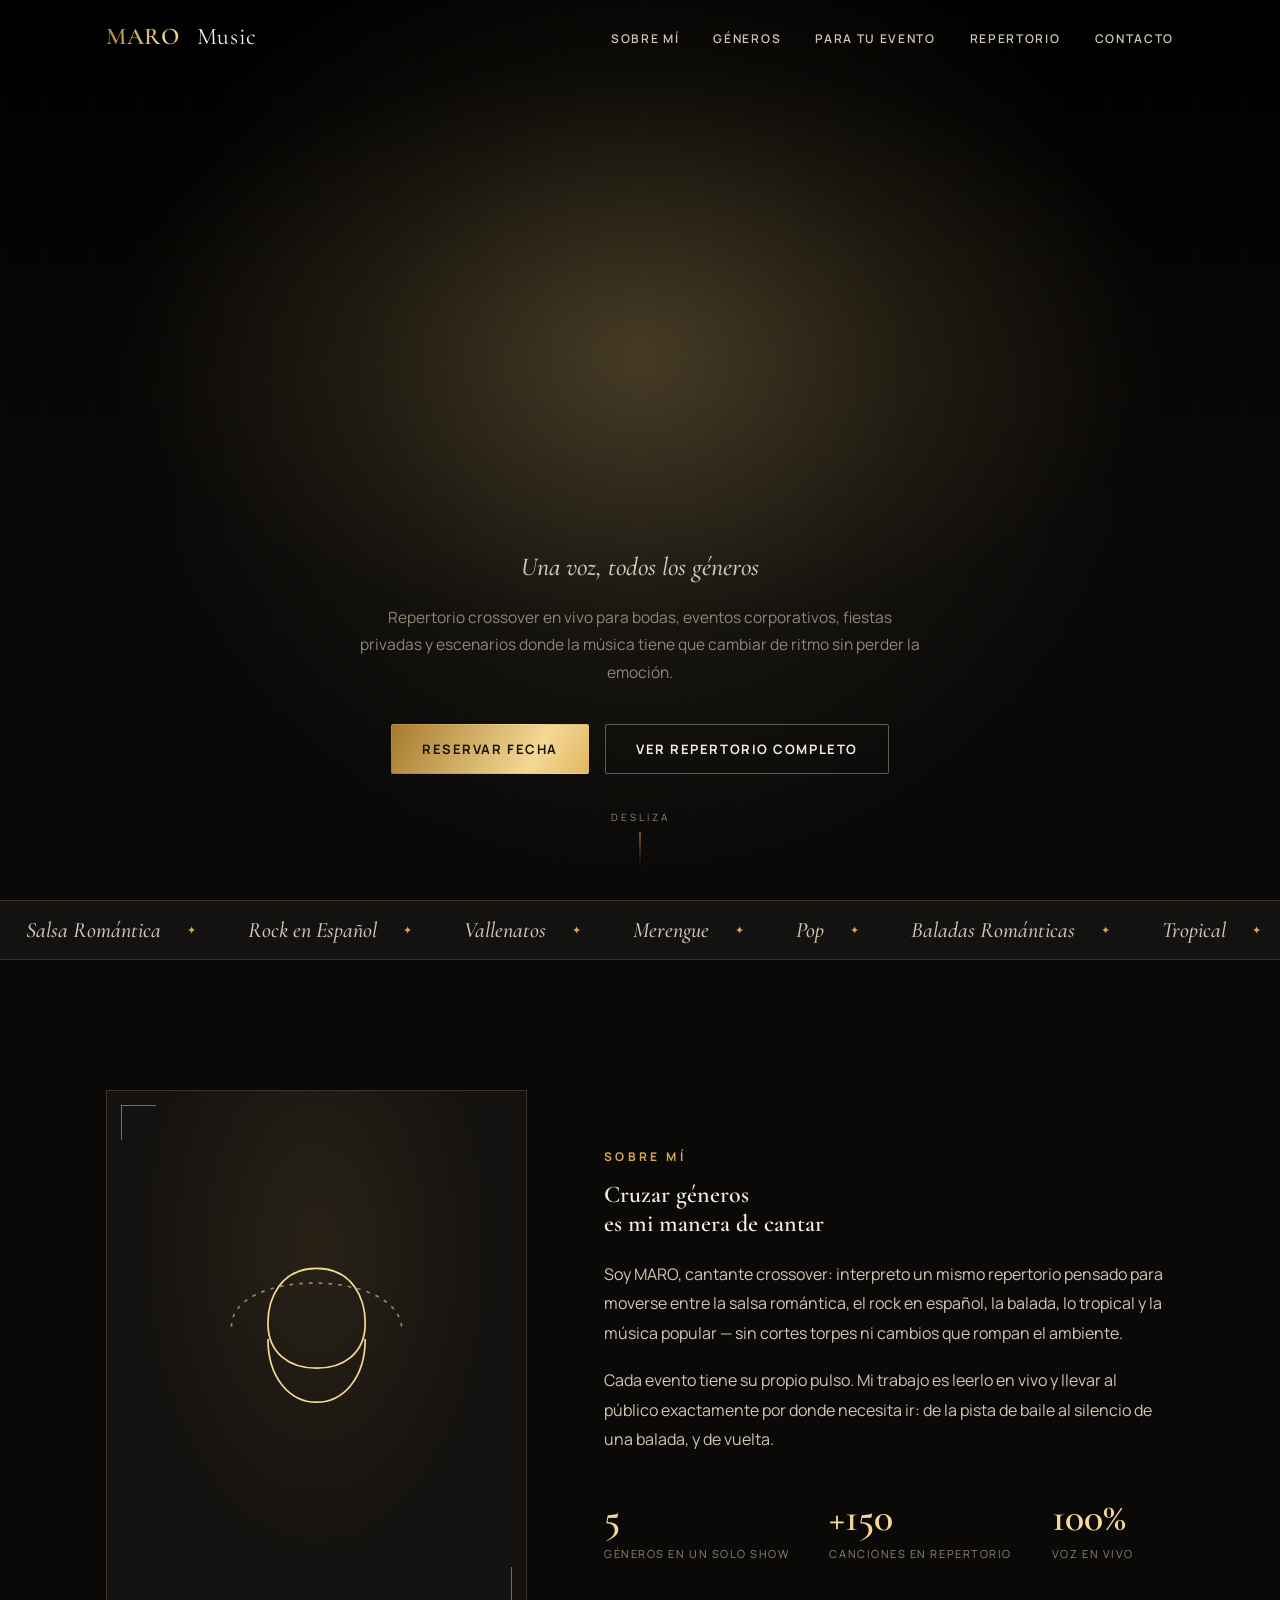
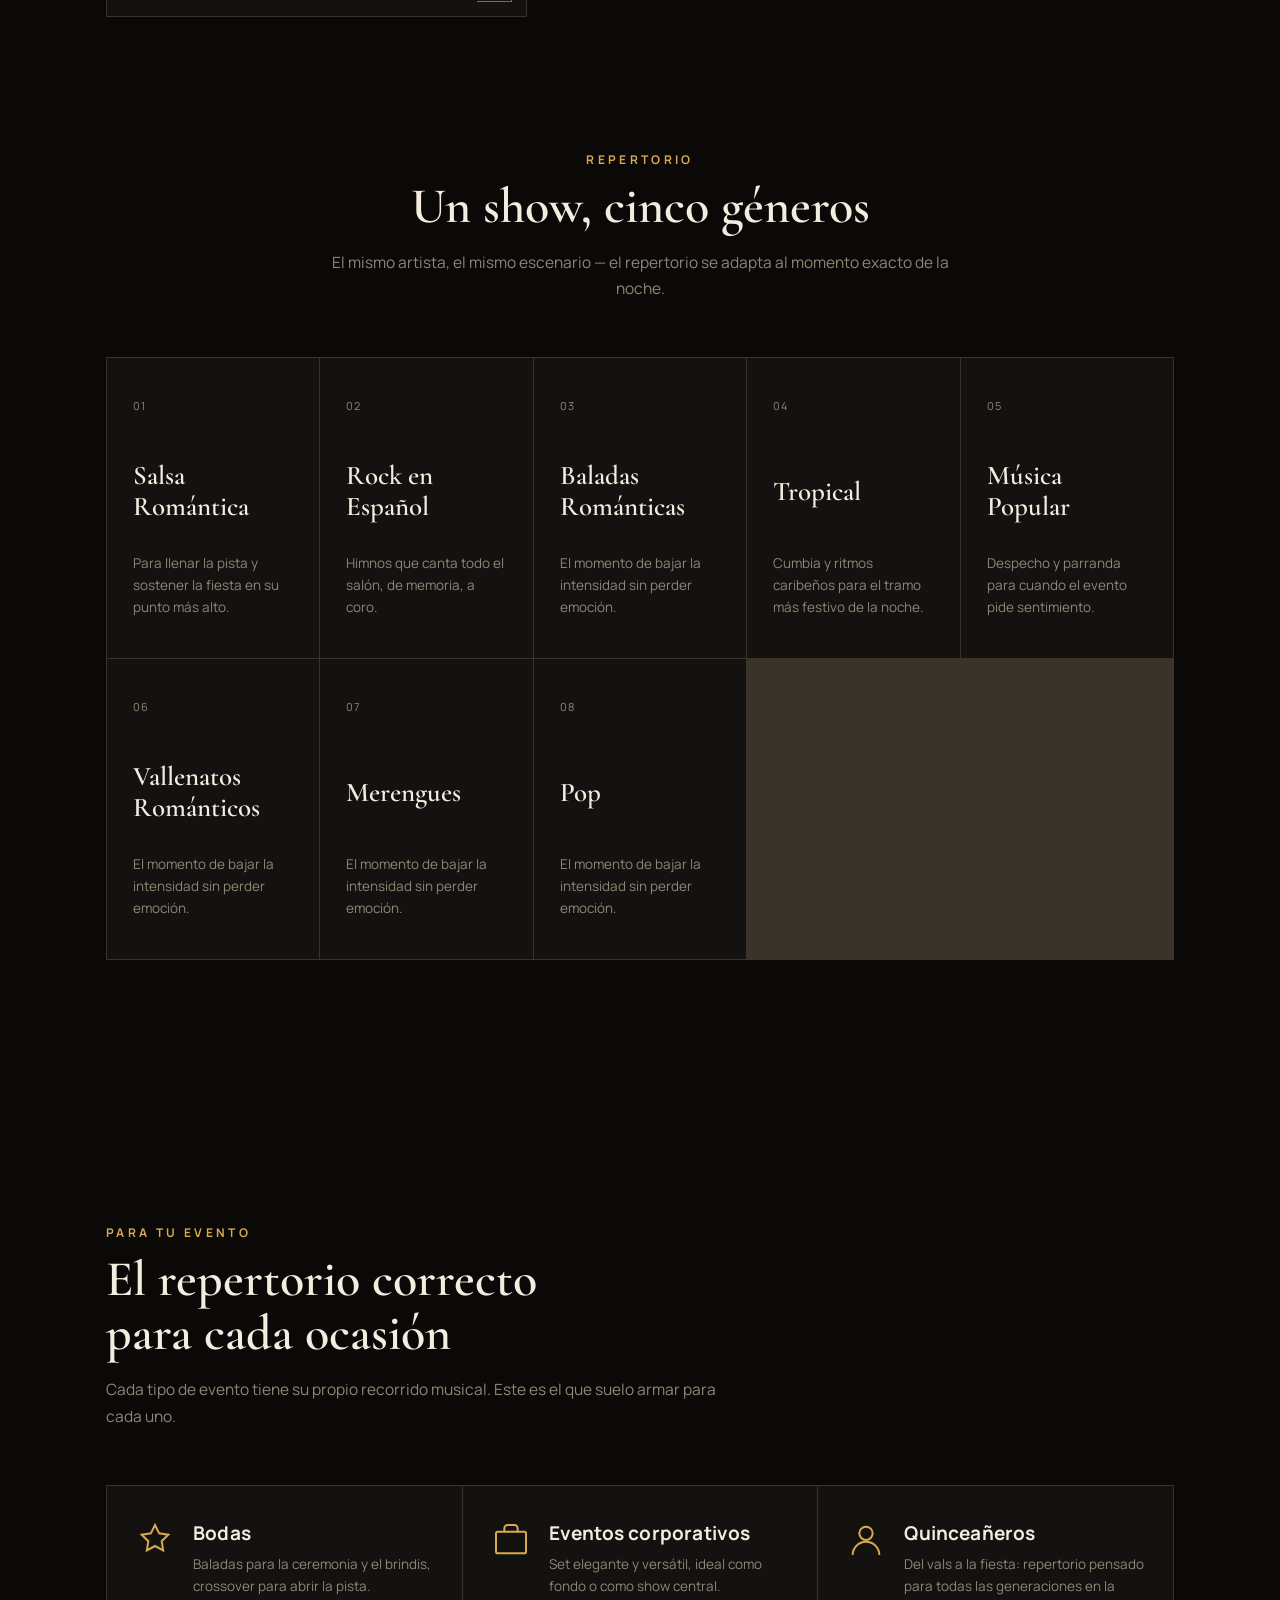
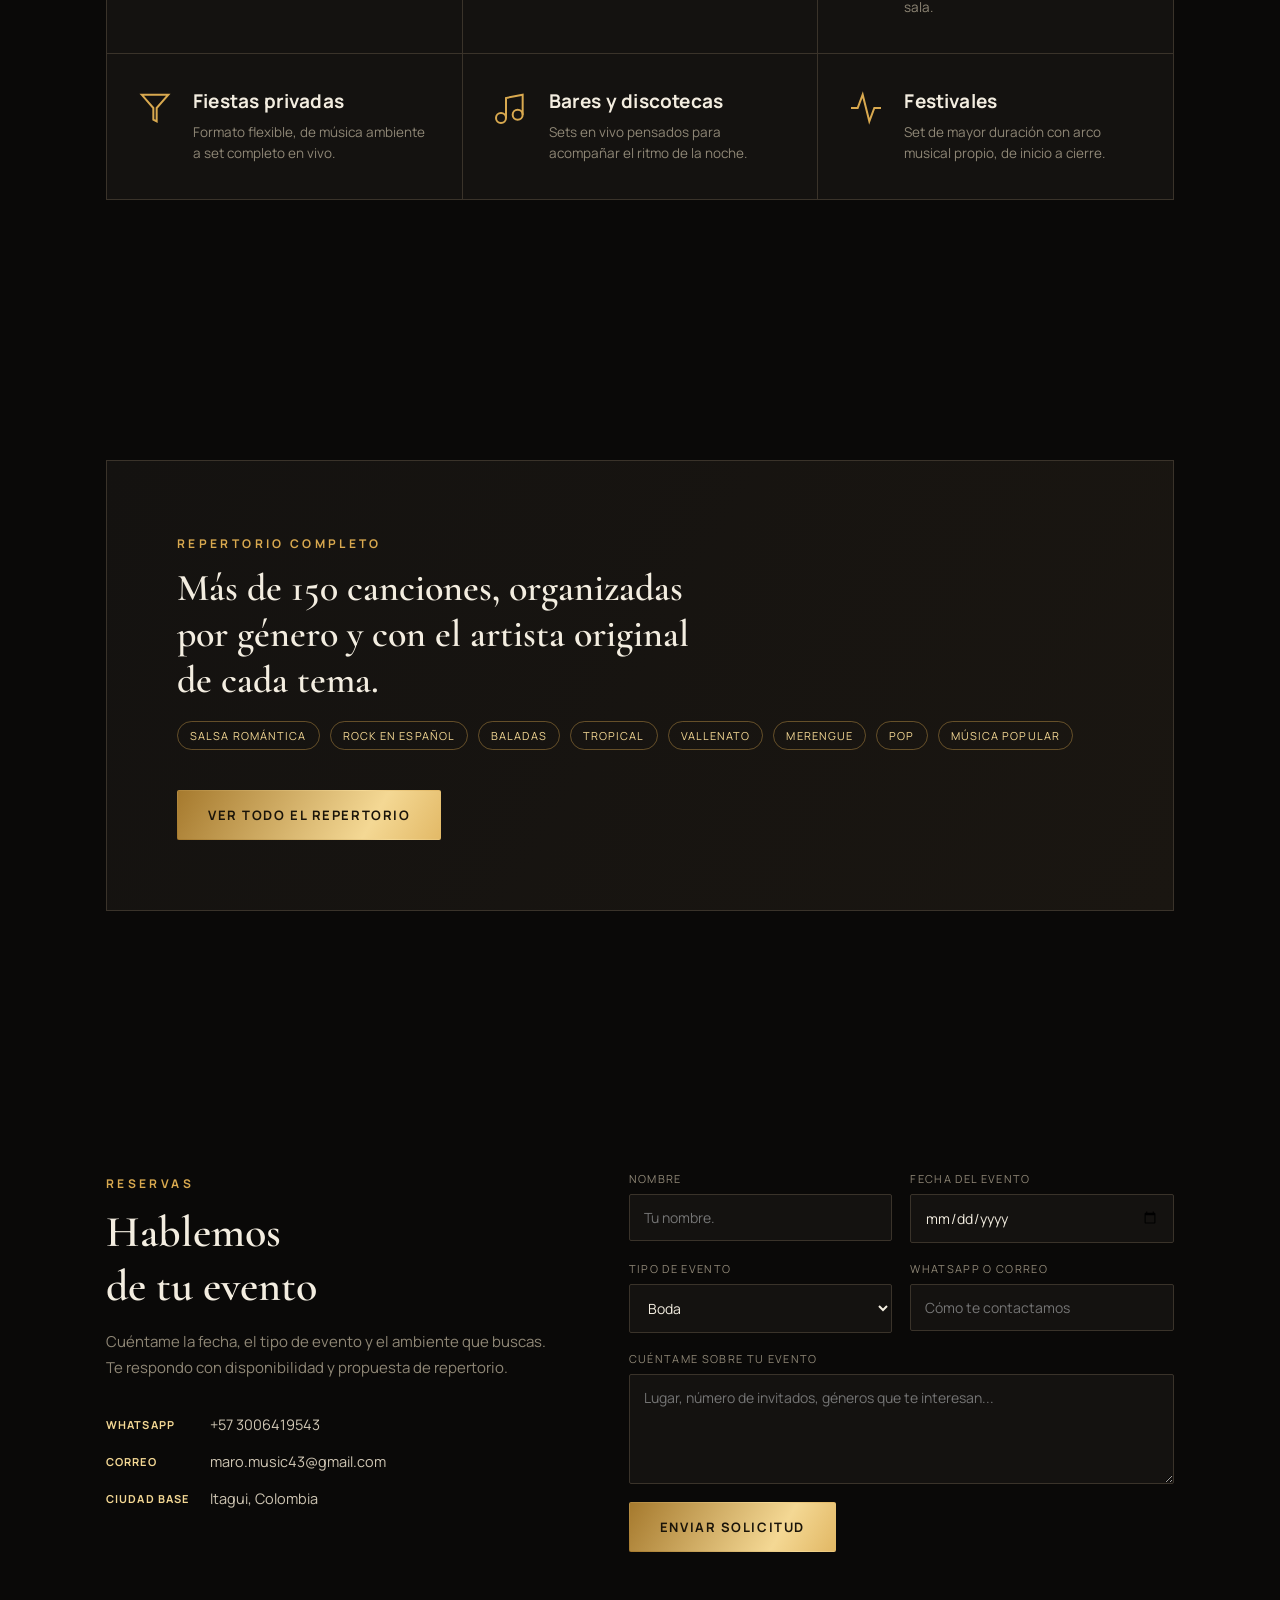
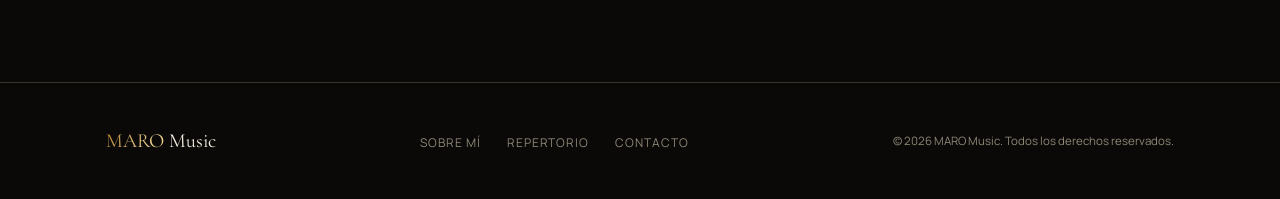
==== commit e6989798: "." ====
--- a/index.html
+++ b/index.html
@@ -241,11 +241,12 @@
         <li><b>Ciudad base</b> Itagui, Colombia</li>
       </ul>
     </div>
-    <form class="form" id="booking-form" data-reveal>
+    <form class="form" id="booking-form" data-reveal action="https://api.web3forms.com/submit" method="POST">
       <div class="form-row">
         <div class="field">
+          <input type="hidden" name="access_key" value="d93e48e4-d1e6-436e-a500-fd0734ff01bf">
           <label for="nombre">Nombre</label>
-          <input id="nombre" type="text" placeholder="Tu nombre" required>
+          <input id="nombre" type="text" placeholder="Tu nombre." required>
         </div>
         <div class="field">
           <label for="fecha">Fecha del evento</label>
@@ -274,7 +275,7 @@
         <label for="mensaje">Cuéntame sobre tu evento</label>
         <textarea id="mensaje" placeholder="Lugar, número de invitados, géneros que te interesan..."></textarea>
       </div>
-      <button type="submit" class="btn btn-gold" style="align-self:flex-start;">Enviar solicitud</button>
+      <button type="submit" id="submitBtn" class="btn btn-gold" style="align-self:flex-start;">Enviar solicitud</button>
     </form>
   </div>
 </section>
